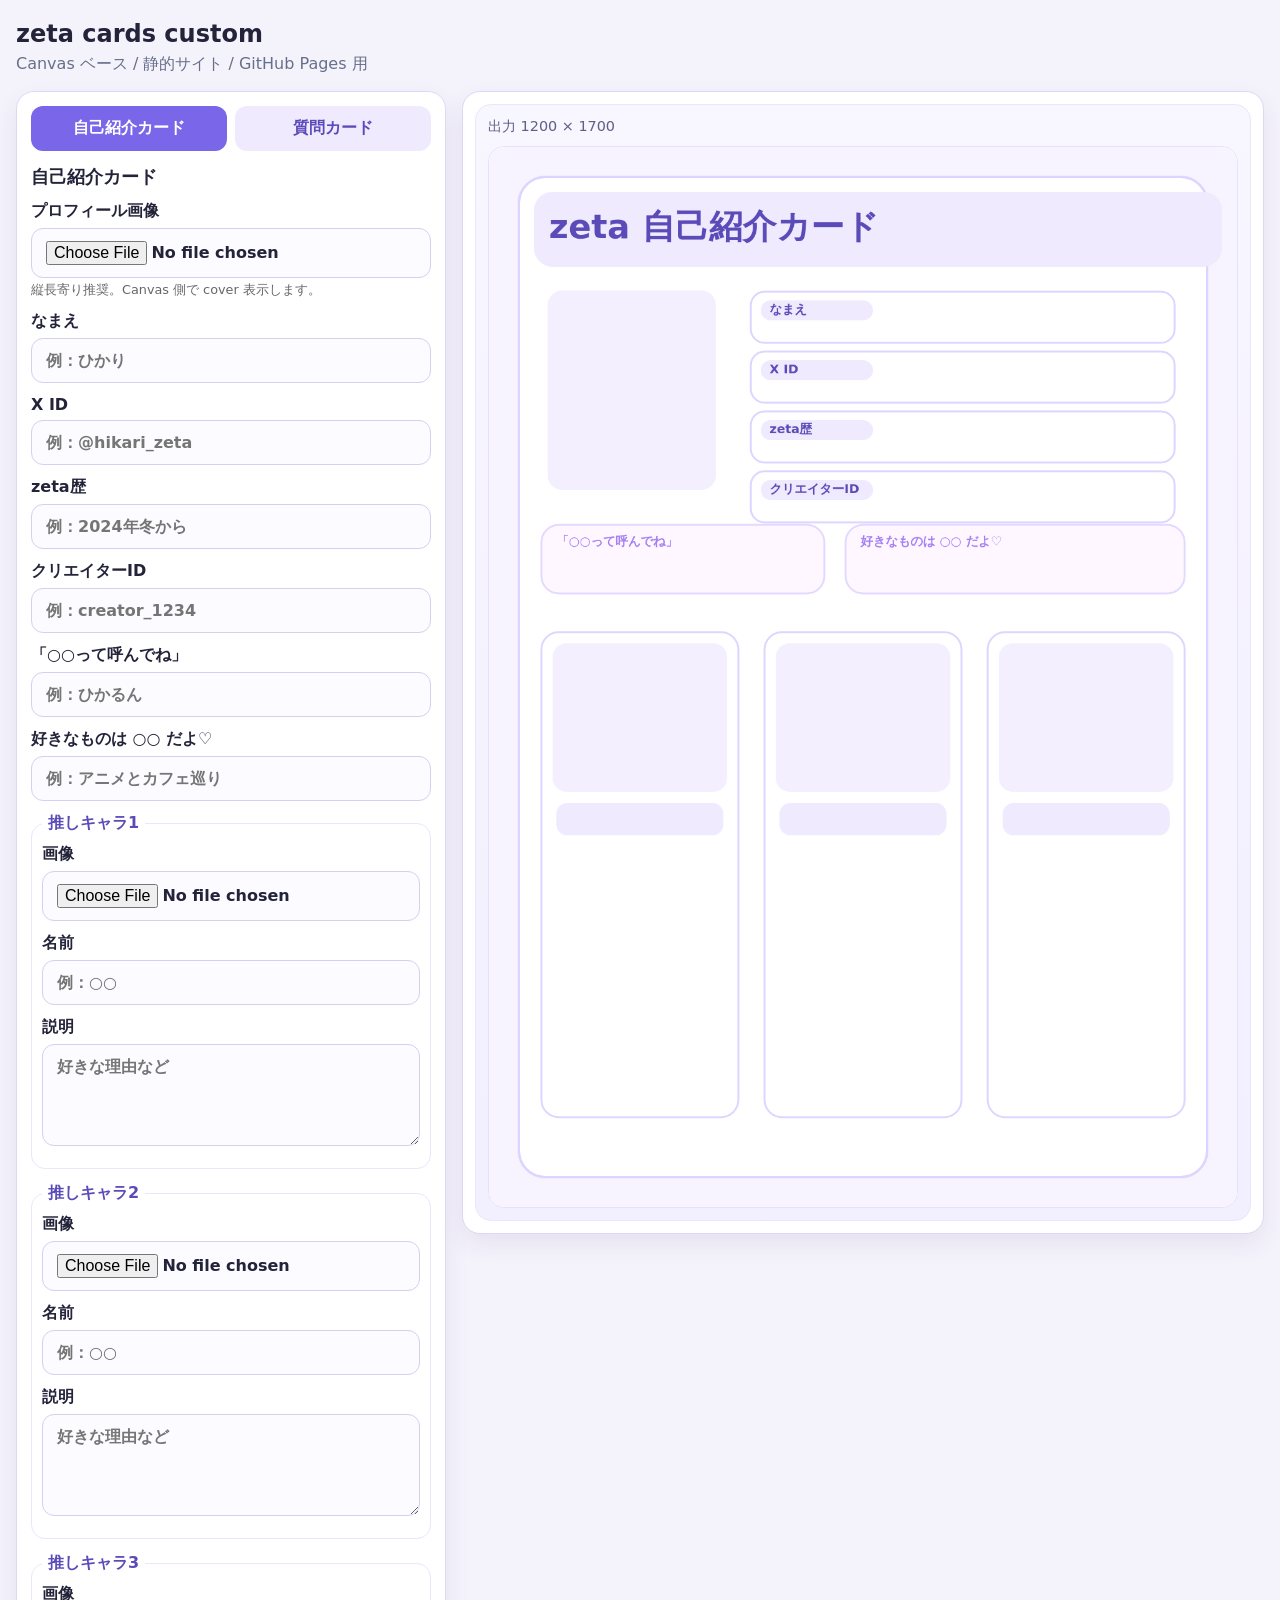
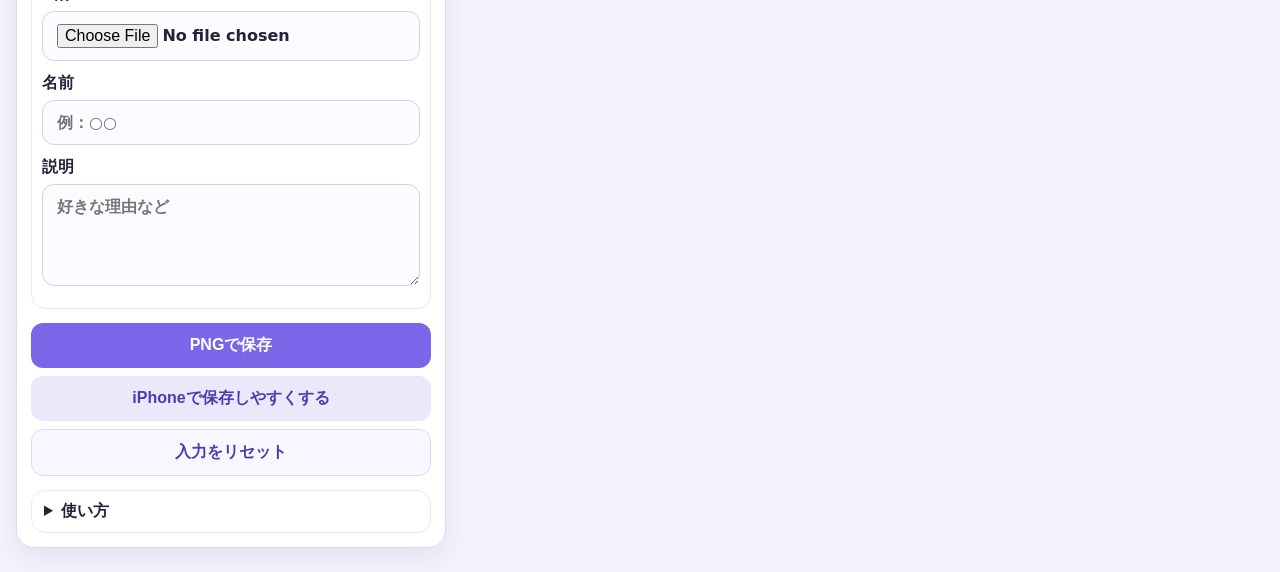
==== index.html @ 5d59f689 "Add canvas app files from zip" ====
<!doctype html>
<html lang="ja">
<head>
  <meta charset="utf-8">
  <meta name="viewport" content="width=device-width, initial-scale=1, viewport-fit=cover">
  <title>zeta cards custom</title>
  <meta name="description" content="Canvas ベースで再構築した zeta カードメーカー">
  <link rel="stylesheet" href="styles.css">
  <script defer src="app.js"></script>
</head>
<body>
  <header class="topbar">
    <div><h1>zeta cards custom</h1><p>Canvas ベース / 静的サイト / GitHub Pages 用</p></div>
  </header>
  <main class="layout">
    <section class="panel controls">
      <div class="segmented" role="tablist" aria-label="カード切り替え">
        <button class="tab is-active" data-template="profile" aria-selected="true" type="button">自己紹介カード</button>
        <button class="tab" data-template="question" aria-selected="false" type="button">質問カード</button>
      </div>
      <form id="profile-form" class="form-section">
        <h2>自己紹介カード</h2>
        <label>プロフィール画像<input type="file" accept="image/*" name="profileImage"><small>縦長寄り推奨。Canvas 側で cover 表示します。</small></label>
        <label>なまえ<input name="name" maxlength="24" placeholder="例：ひかり"></label>
        <label>X ID<input name="xId" maxlength="32" placeholder="例：@hikari_zeta"></label>
        <label>zeta歴<input name="zetaHistory" maxlength="28" placeholder="例：2024年冬から"></label>
        <label>クリエイターID<input name="creatorId" maxlength="28" placeholder="例：creator_1234"></label>
        <label>「○○って呼んでね」<input name="nickname" maxlength="18" placeholder="例：ひかるん"></label>
        <label>好きなものは ○○ だよ♡<input name="favoriteThing" maxlength="24" placeholder="例：アニメとカフェ巡り"></label>
        <div class="upload-grid">
          <fieldset><legend>推しキャラ1</legend><label>画像<input type="file" accept="image/*" name="oshi1Image"></label><label>名前<input name="oshi1Name" maxlength="22" placeholder="例：○○"></label><label>説明<textarea name="oshi1Desc" maxlength="180" rows="4" placeholder="好きな理由など"></textarea></label></fieldset>
          <fieldset><legend>推しキャラ2</legend><label>画像<input type="file" accept="image/*" name="oshi2Image"></label><label>名前<input name="oshi2Name" maxlength="22" placeholder="例：○○"></label><label>説明<textarea name="oshi2Desc" maxlength="180" rows="4" placeholder="好きな理由など"></textarea></label></fieldset>
          <fieldset><legend>推しキャラ3</legend><label>画像<input type="file" accept="image/*" name="oshi3Image"></label><label>名前<input name="oshi3Name" maxlength="22" placeholder="例：○○"></label><label>説明<textarea name="oshi3Desc" maxlength="180" rows="4" placeholder="好きな理由など"></textarea></label></fieldset>
        </div>
      </form>
      <form id="question-form" class="form-section hidden">
        <h2>質問カード</h2>
        <label>初めて話したキャラは？<input name="firstCharacter" maxlength="36" placeholder="例：○○ちゃん"></label>
        <label>zetaに欲しい新機能は？<textarea name="featureRequest" rows="3" maxlength="120" placeholder="例：検索強化、画像まとめ、通知改善"></textarea></label>
        <label>zetaを始めたきっかけ<textarea name="reasonStarted" rows="3" maxlength="120" placeholder="例：推しの投稿を追いやすそうだったから"></textarea></label>
        <label>運営に一言🥺<textarea name="messageToOps" rows="3" maxlength="120" placeholder="例：いつもありがとうございます！"></textarea></label>
        <label>FREE SPACE<textarea name="freeSpace" rows="8" maxlength="500" placeholder="自由記入。感想、推し語り、告知など"></textarea></label>
      </form>
      <div class="actions">
        <button id="download-btn" type="button">PNGで保存</button>
        <button id="ios-btn" type="button" class="secondary">iPhoneで保存しやすくする</button>
        <button id="reset-btn" type="button" class="ghost">入力をリセット</button>
      </div>
      <details class="notes"><summary>使い方</summary><ol><li>フォームに入力すると Canvas プレビューへ即反映</li><li>PNGで保存は PC / Android 向け</li><li>iPhone は「iPhoneで保存しやすくする」で下に PNG を出し、長押し保存</li></ol></details>
    </section>
    <section class="panel preview-panel">
      <div class="preview-card-shell">
        <div class="preview-toolbar"><span id="preview-size-label">出力 1200 × 1700</span></div>
        <div class="canvas-wrap"><canvas id="preview-canvas" width="1200" height="1700" aria-label="カードプレビュー"></canvas></div>
      </div>
      <section id="ios-save-area" class="ios-save-area hidden" aria-live="polite"><h3>iPhone 保存用画像</h3><p>下の画像を長押しして「写真に保存」を選んでください。</p><img id="ios-save-image" alt="保存用PNG"></section>
    </section>
  </main>
</body></html>
---- styles.css ----
:root{--bg:#f4f2fb;--panel:#fff;--line:#ddd8f4;--text:#23233a;--muted:#66708a;--accent:#7a66e8}*{box-sizing:border-box}html,body{margin:0;padding:0;background:var(--bg);color:var(--text);font-family:system-ui,-apple-system,BlinkMacSystemFont,"Hiragino Sans","Yu Gothic",sans-serif;-webkit-text-size-adjust:100%;text-size-adjust:100%}body{min-height:100vh}.topbar{padding:20px 16px 8px}.topbar h1{margin:0;font-size:1.5rem}.topbar p{margin:6px 0 0;color:var(--muted)}.layout{display:grid;grid-template-columns:minmax(300px,430px) minmax(300px,1fr);gap:16px;padding:8px 16px 24px;align-items:start}.panel{background:var(--panel);border:1px solid var(--line);border-radius:18px;box-shadow:0 10px 25px rgba(66,57,111,.08)}.controls{padding:14px;position:sticky;top:8px}.segmented{display:grid;grid-template-columns:1fr 1fr;gap:8px;margin-bottom:14px}.tab,.actions button{border:0;border-radius:12px;padding:12px 14px;font-size:1rem;font-weight:700}.tab{background:#efeafd;color:#5a4bb8}.tab.is-active,.actions button:not(.secondary):not(.ghost){background:var(--accent);color:#fff}.form-section h2{font-size:1.1rem;margin:8px 0 12px}label,fieldset{display:block;font-weight:700}label{margin-bottom:12px}fieldset{margin:0 0 14px;border:1px solid #ebe6fb;border-radius:14px;padding:10px}legend{padding:0 6px;color:#5a4bb8}input,textarea{width:100%;display:block;margin-top:6px;border:1px solid #d5d0ef;border-radius:12px;padding:12px 14px;font:inherit;background:#fcfbff}textarea{resize:vertical}small{display:block;margin-top:4px;font-size:.8rem;color:#666;font-weight:400}.actions{display:grid;grid-template-columns:1fr;gap:8px;margin-top:6px}.actions .secondary{background:#ece8fb;color:#4b3db1}.actions .ghost{background:#f8f7ff;color:#4b3db1;border:1px solid #ddd8f4}.notes{margin-top:14px;padding:10px 12px;border:1px solid #ebe6fb;border-radius:14px}.notes summary{cursor:pointer;font-weight:700}.preview-panel{padding:12px}.preview-card-shell{padding:12px;background:linear-gradient(180deg,#f8f6ff 0%,#f2efff 100%);border:1px solid #ebe6fb;border-radius:16px}.preview-toolbar{display:flex;justify-content:space-between;align-items:center;margin-bottom:10px;color:#5e6186;font-size:.9rem}.canvas-wrap{width:100%;overflow:auto;border-radius:16px;background:#fff;border:1px solid #e7e2fb}#preview-canvas{width:100%;height:auto;display:block;background:#fff;border-radius:16px}.ios-save-area{margin-top:16px;padding:12px;border:1px solid #ebe6fb;border-radius:16px;background:#fcfbff}.ios-save-area h3{margin:0 0 8px;font-size:1rem}.ios-save-area p{margin:0 0 10px;color:#5e6186}.ios-save-area img{width:100%;display:block;border-radius:16px;border:1px solid #e7e2fb}.hidden{display:none}@media (max-width:920px){.layout{grid-template-columns:1fr}.controls{position:static}}
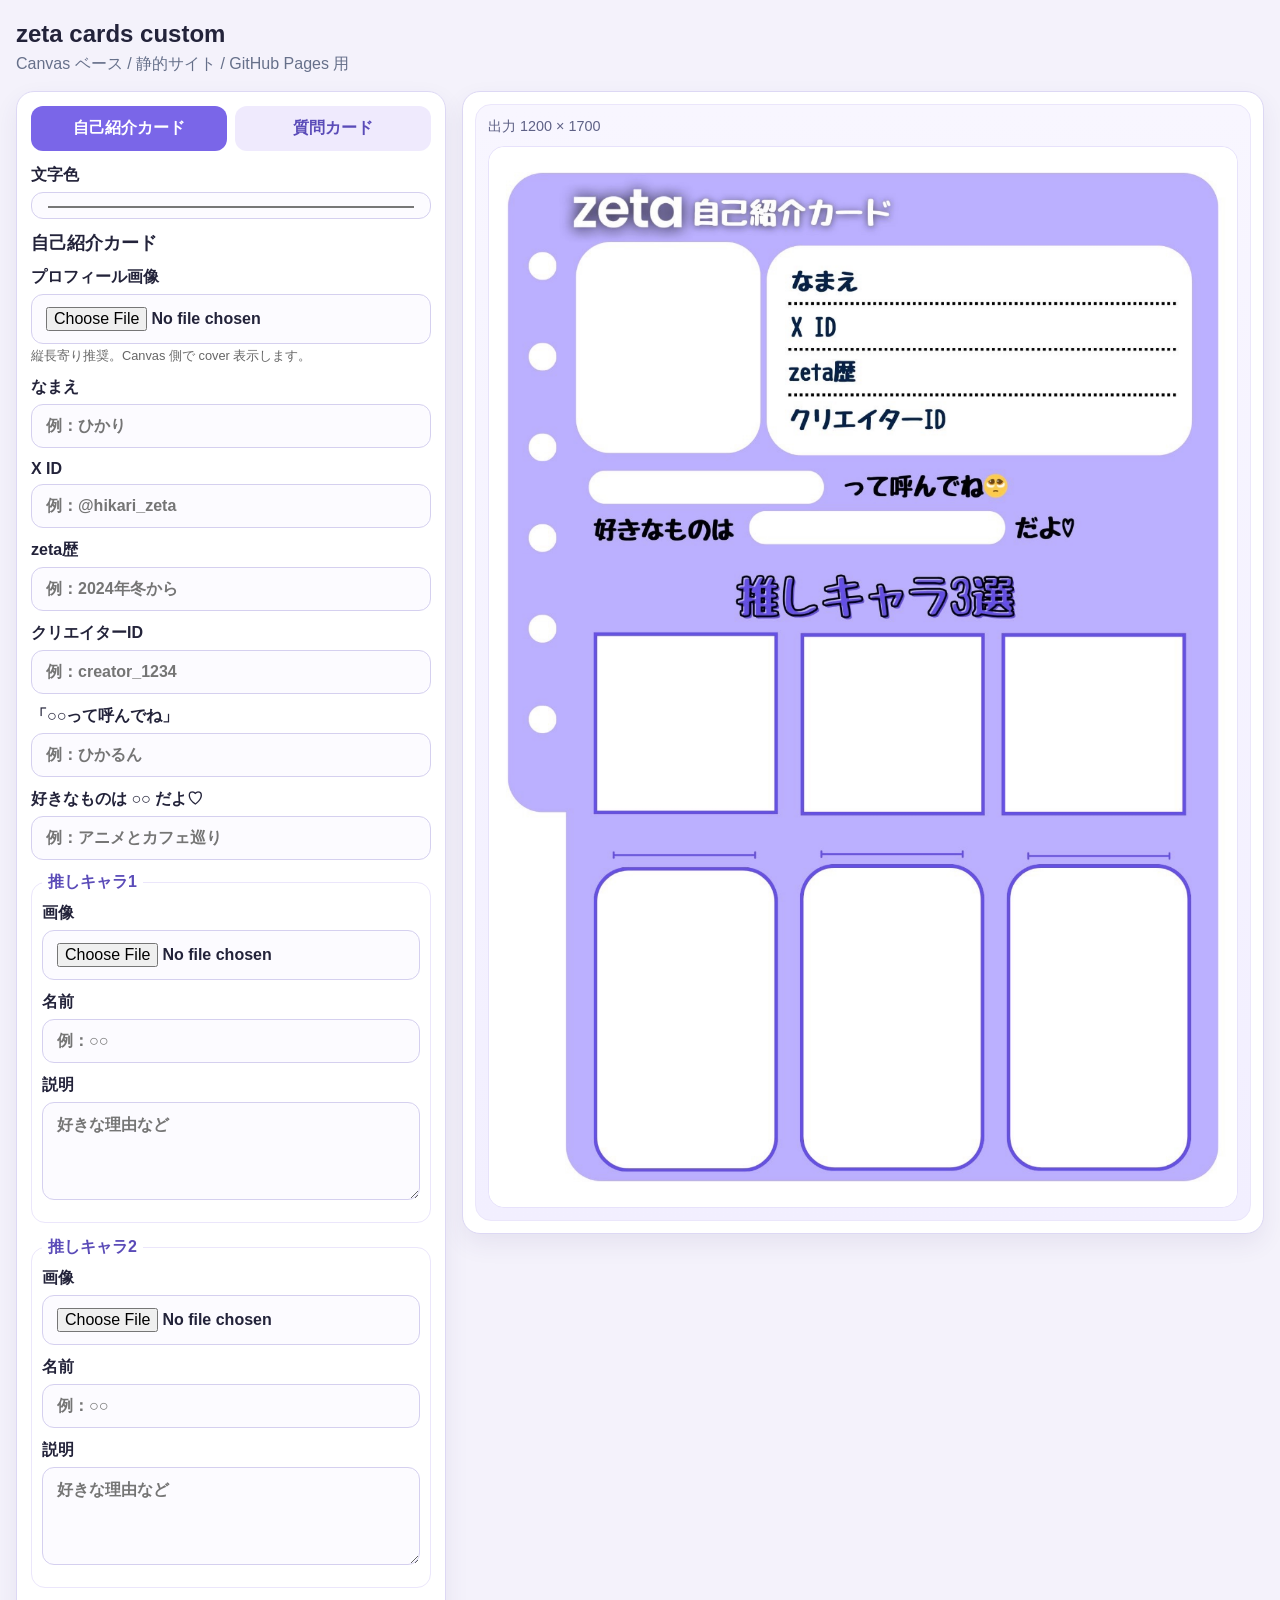
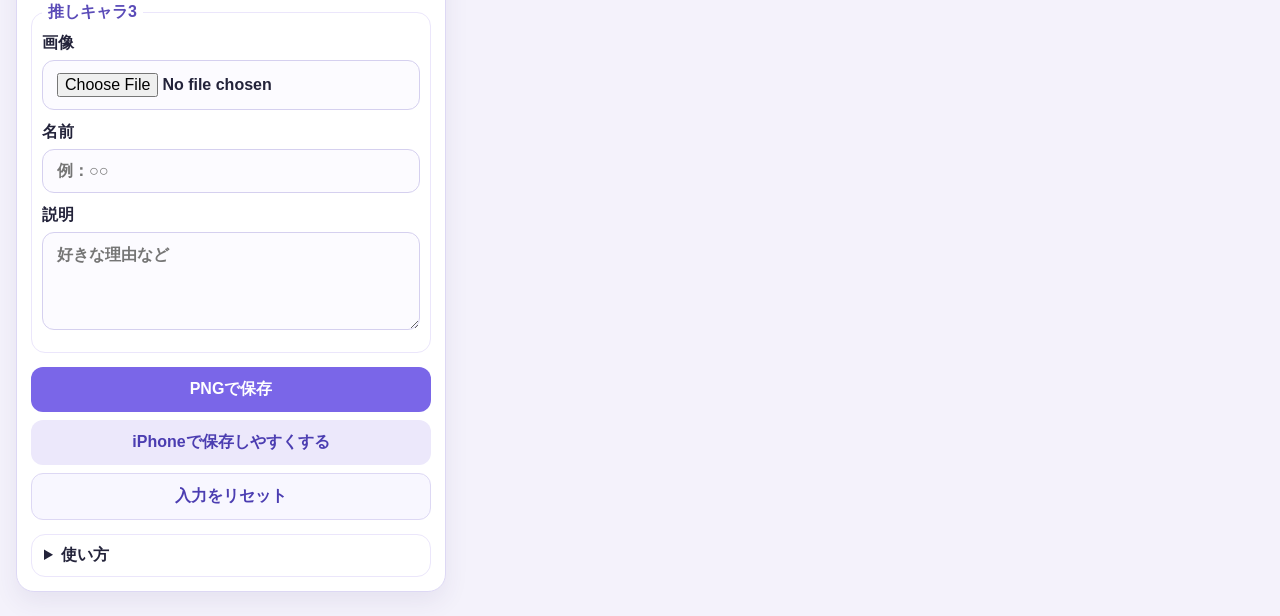
==== commit d956a81c: "Add font color picker and apply selected color to card text" ====
--- a/index.html
+++ b/index.html
@@ -18,6 +18,7 @@
         <button class="tab is-active" data-template="profile" aria-selected="true" type="button">自己紹介カード</button>
         <button class="tab" data-template="question" aria-selected="false" type="button">質問カード</button>
       </div>
+      <label>文字色<input id="font-color-input" type="color" value="#23233a"></label>
       <form id="profile-form" class="form-section">
         <h2>自己紹介カード</h2>
         <label>プロフィール画像<input type="file" accept="image/*" name="profileImage"><small>縦長寄り推奨。Canvas 側で cover 表示します。</small></label>
--- a/styles.css
+++ b/styles.css
@@ -1 +1 @@
-:root{--bg:#f4f2fb;--panel:#fff;--line:#ddd8f4;--text:#23233a;--muted:#66708a;--accent:#7a66e8}*{box-sizing:border-box}html,body{margin:0;padding:0;background:var(--bg);color:var(--text);font-family:system-ui,-apple-system,BlinkMacSystemFont,"Hiragino Sans","Yu Gothic",sans-serif;-webkit-text-size-adjust:100%;text-size-adjust:100%}body{min-height:100vh}.topbar{padding:20px 16px 8px}.topbar h1{margin:0;font-size:1.5rem}.topbar p{margin:6px 0 0;color:var(--muted)}.layout{display:grid;grid-template-columns:minmax(300px,430px) minmax(300px,1fr);gap:16px;padding:8px 16px 24px;align-items:start}.panel{background:var(--panel);border:1px solid var(--line);border-radius:18px;box-shadow:0 10px 25px rgba(66,57,111,.08)}.controls{padding:14px;position:sticky;top:8px}.segmented{display:grid;grid-template-columns:1fr 1fr;gap:8px;margin-bottom:14px}.tab,.actions button{border:0;border-radius:12px;padding:12px 14px;font-size:1rem;font-weight:700}.tab{background:#efeafd;color:#5a4bb8}.tab.is-active,.actions button:not(.secondary):not(.ghost){background:var(--accent);color:#fff}.form-section h2{font-size:1.1rem;margin:8px 0 12px}label,fieldset{display:block;font-weight:700}label{margin-bottom:12px}fieldset{margin:0 0 14px;border:1px solid #ebe6fb;border-radius:14px;padding:10px}legend{padding:0 6px;color:#5a4bb8}input,textarea{width:100%;display:block;margin-top:6px;border:1px solid #d5d0ef;border-radius:12px;padding:12px 14px;font:inherit;background:#fcfbff}textarea{resize:vertical}small{display:block;margin-top:4px;font-size:.8rem;color:#666;font-weight:400}.actions{display:grid;grid-template-columns:1fr;gap:8px;margin-top:6px}.actions .secondary{background:#ece8fb;color:#4b3db1}.actions .ghost{background:#f8f7ff;color:#4b3db1;border:1px solid #ddd8f4}.notes{margin-top:14px;padding:10px 12px;border:1px solid #ebe6fb;border-radius:14px}.notes summary{cursor:pointer;font-weight:700}.preview-panel{padding:12px}.preview-card-shell{padding:12px;background:linear-gradient(180deg,#f8f6ff 0%,#f2efff 100%);border:1px solid #ebe6fb;border-radius:16px}.preview-toolbar{display:flex;justify-content:space-between;align-items:center;margin-bottom:10px;color:#5e6186;font-size:.9rem}.canvas-wrap{width:100%;overflow:auto;border-radius:16px;background:#fff;border:1px solid #e7e2fb}#preview-canvas{width:100%;height:auto;display:block;background:#fff;border-radius:16px}.ios-save-area{margin-top:16px;padding:12px;border:1px solid #ebe6fb;border-radius:16px;background:#fcfbff}.ios-save-area h3{margin:0 0 8px;font-size:1rem}.ios-save-area p{margin:0 0 10px;color:#5e6186}.ios-save-area img{width:100%;display:block;border-radius:16px;border:1px solid #e7e2fb}.hidden{display:none}@media (max-width:920px){.layout{grid-template-columns:1fr}.controls{position:static}}+:root{--bg:#f4f2fb;--panel:#fff;--line:#ddd8f4;--text:#23233a;--muted:#66708a;--accent:#7a66e8}*{box-sizing:border-box}html,body{margin:0;padding:0;background:var(--bg);color:var(--text);font-family:"Hiragino Maru Gothic ProN","Hiragino Maru Gothic Pro","Yu Gothic","Hiragino Sans",sans-serif;-webkit-text-size-adjust:100%;text-size-adjust:100%}body{min-height:100vh}.topbar{padding:20px 16px 8px}.topbar h1{margin:0;font-size:1.5rem}.topbar p{margin:6px 0 0;color:var(--muted)}.layout{display:grid;grid-template-columns:minmax(300px,430px) minmax(300px,1fr);gap:16px;padding:8px 16px 24px;align-items:start}.panel{background:var(--panel);border:1px solid var(--line);border-radius:18px;box-shadow:0 10px 25px rgba(66,57,111,.08)}.controls{padding:14px;position:sticky;top:8px}.segmented{display:grid;grid-template-columns:1fr 1fr;gap:8px;margin-bottom:14px}.tab,.actions button{border:0;border-radius:12px;padding:12px 14px;font-size:1rem;font-weight:700}.tab{background:#efeafd;color:#5a4bb8}.tab.is-active,.actions button:not(.secondary):not(.ghost){background:var(--accent);color:#fff}.form-section h2{font-size:1.1rem;margin:8px 0 12px}label,fieldset{display:block;font-weight:700}label{margin-bottom:12px}fieldset{margin:0 0 14px;border:1px solid #ebe6fb;border-radius:14px;padding:10px}legend{padding:0 6px;color:#5a4bb8}input,textarea{width:100%;display:block;margin-top:6px;border:1px solid #d5d0ef;border-radius:12px;padding:12px 14px;font:inherit;background:#fcfbff}textarea{resize:vertical}small{display:block;margin-top:4px;font-size:.8rem;color:#666;font-weight:400}.actions{display:grid;grid-template-columns:1fr;gap:8px;margin-top:6px}.actions .secondary{background:#ece8fb;color:#4b3db1}.actions .ghost{background:#f8f7ff;color:#4b3db1;border:1px solid #ddd8f4}.notes{margin-top:14px;padding:10px 12px;border:1px solid #ebe6fb;border-radius:14px}.notes summary{cursor:pointer;font-weight:700}.preview-panel{padding:12px}.preview-card-shell{padding:12px;background:linear-gradient(180deg,#f8f6ff 0%,#f2efff 100%);border:1px solid #ebe6fb;border-radius:16px}.preview-toolbar{display:flex;justify-content:space-between;align-items:center;margin-bottom:10px;color:#5e6186;font-size:.9rem}.canvas-wrap{width:100%;overflow:auto;border-radius:16px;background:#fff;border:1px solid #e7e2fb}#preview-canvas{width:100%;height:auto;display:block;background:#fff;border-radius:16px}.ios-save-area{margin-top:16px;padding:12px;border:1px solid #ebe6fb;border-radius:16px;background:#fcfbff}.ios-save-area h3{margin:0 0 8px;font-size:1rem}.ios-save-area p{margin:0 0 10px;color:#5e6186}.ios-save-area img{width:100%;display:block;border-radius:16px;border:1px solid #e7e2fb}.hidden{display:none}@media (max-width:920px){.layout{grid-template-columns:1fr}.controls{position:static}}
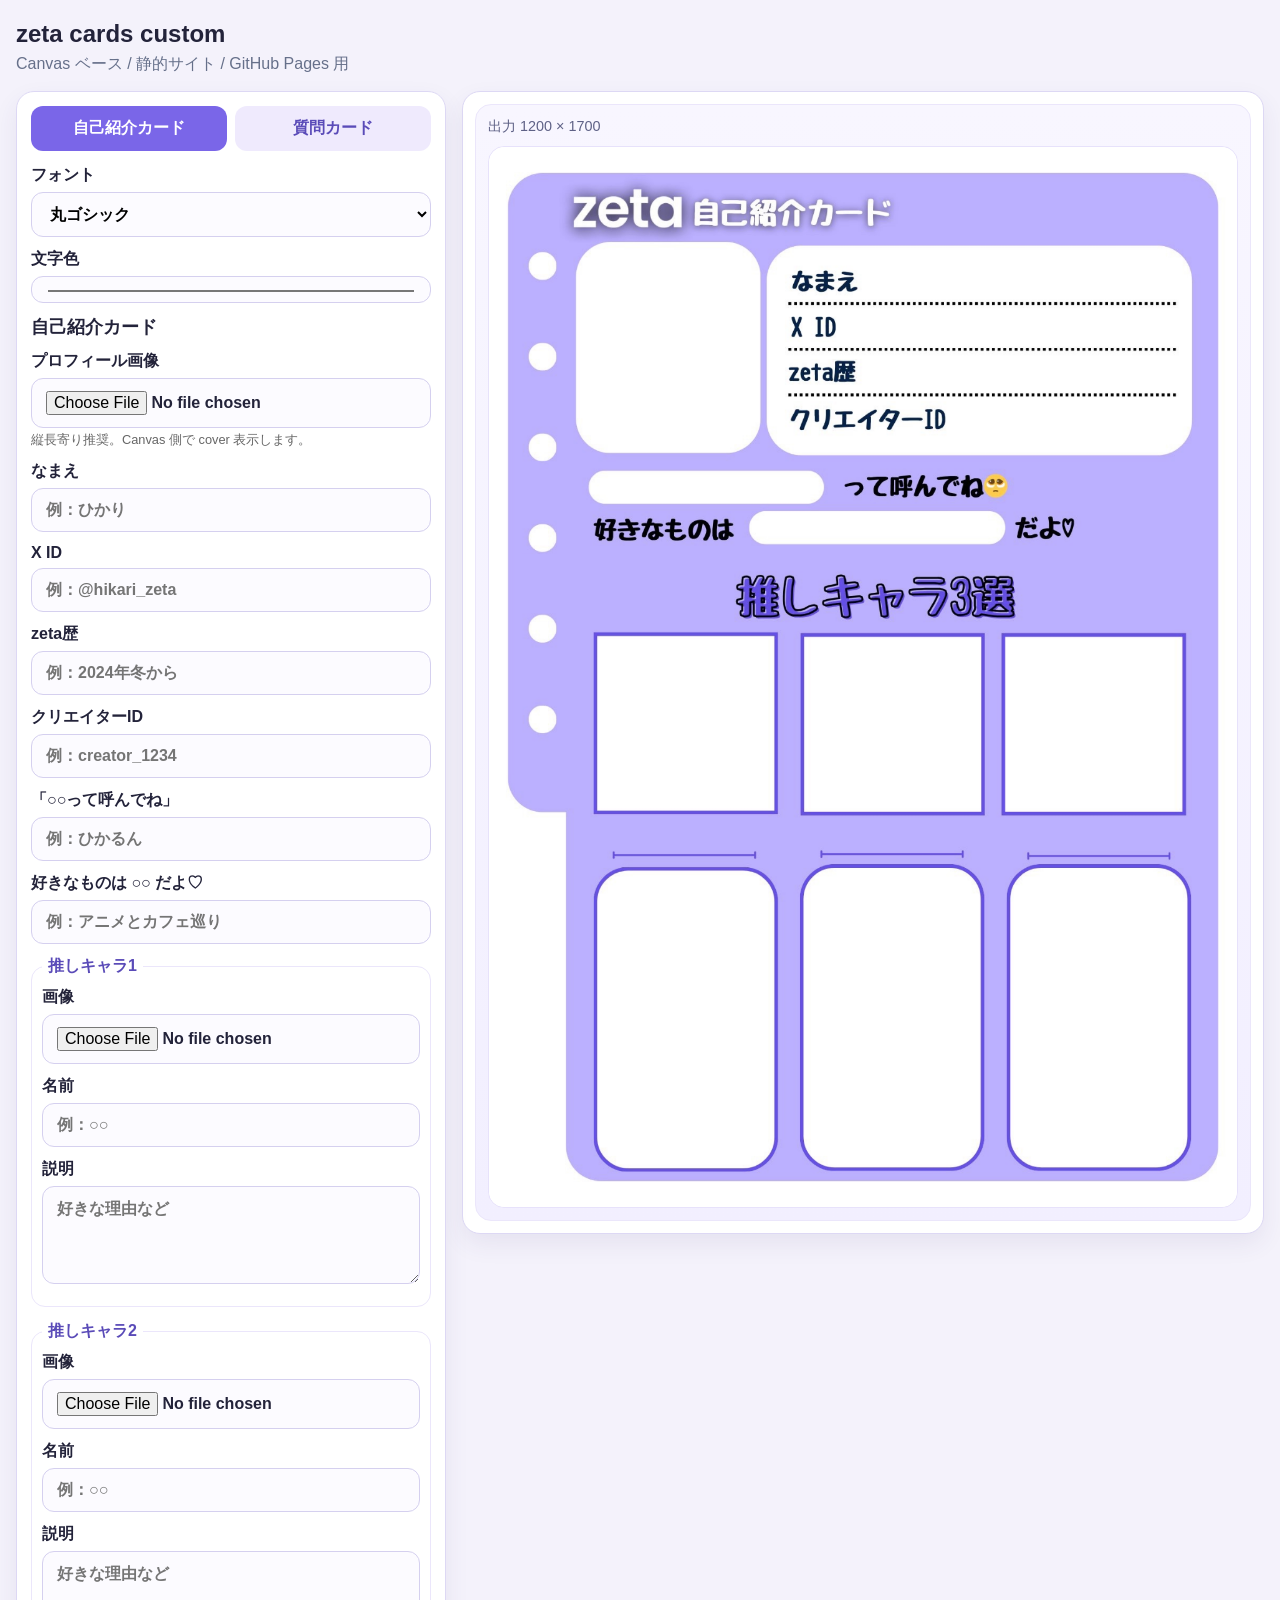
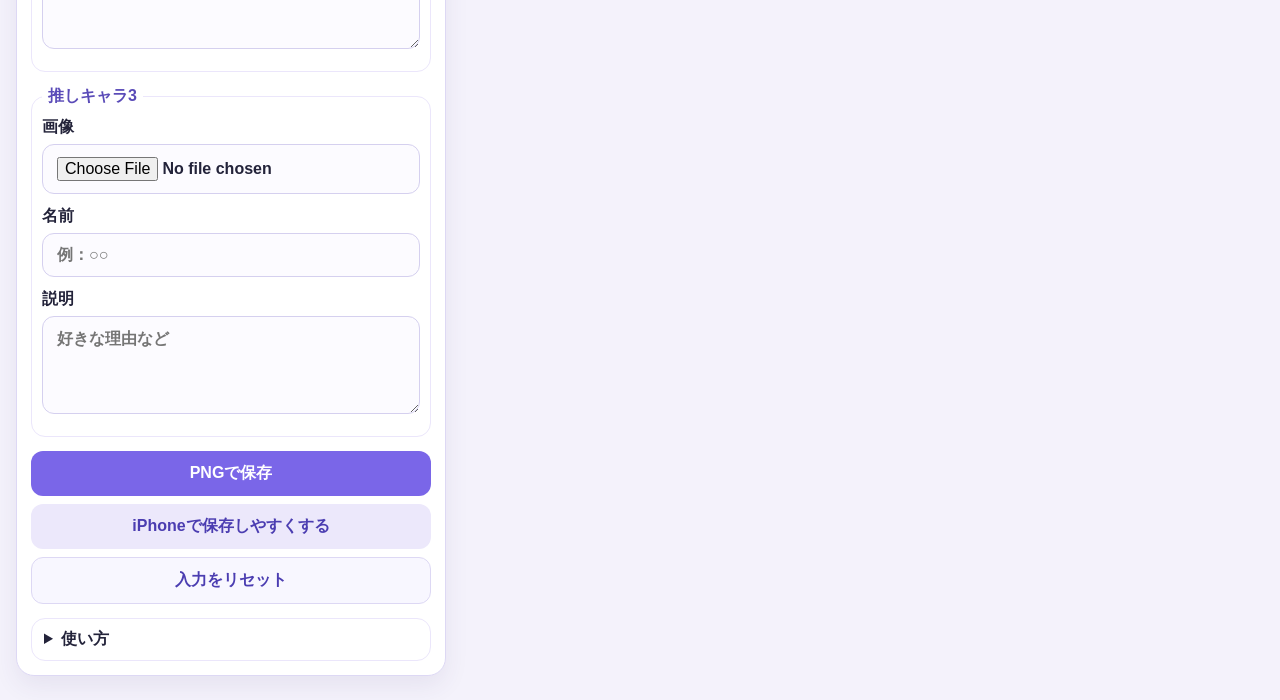
==== commit 2b147c8e: "Add font family selector for card text" ====
--- a/index.html
+++ b/index.html
@@ -18,6 +18,13 @@
         <button class="tab is-active" data-template="profile" aria-selected="true" type="button">自己紹介カード</button>
         <button class="tab" data-template="question" aria-selected="false" type="button">質問カード</button>
       </div>
+      <label>フォント
+        <select id="font-family-select">
+          <option value="maru">丸ゴシック</option>
+          <option value="gothic">ゴシック</option>
+          <option value="mincho">明朝</option>
+        </select>
+      </label>
       <label>文字色<input id="font-color-input" type="color" value="#23233a"></label>
       <form id="profile-form" class="form-section">
         <h2>自己紹介カード</h2>
--- a/styles.css
+++ b/styles.css
@@ -1 +1 @@
-:root{--bg:#f4f2fb;--panel:#fff;--line:#ddd8f4;--text:#23233a;--muted:#66708a;--accent:#7a66e8}*{box-sizing:border-box}html,body{margin:0;padding:0;background:var(--bg);color:var(--text);font-family:"Hiragino Maru Gothic ProN","Hiragino Maru Gothic Pro","Yu Gothic","Hiragino Sans",sans-serif;-webkit-text-size-adjust:100%;text-size-adjust:100%}body{min-height:100vh}.topbar{padding:20px 16px 8px}.topbar h1{margin:0;font-size:1.5rem}.topbar p{margin:6px 0 0;color:var(--muted)}.layout{display:grid;grid-template-columns:minmax(300px,430px) minmax(300px,1fr);gap:16px;padding:8px 16px 24px;align-items:start}.panel{background:var(--panel);border:1px solid var(--line);border-radius:18px;box-shadow:0 10px 25px rgba(66,57,111,.08)}.controls{padding:14px;position:sticky;top:8px}.segmented{display:grid;grid-template-columns:1fr 1fr;gap:8px;margin-bottom:14px}.tab,.actions button{border:0;border-radius:12px;padding:12px 14px;font-size:1rem;font-weight:700}.tab{background:#efeafd;color:#5a4bb8}.tab.is-active,.actions button:not(.secondary):not(.ghost){background:var(--accent);color:#fff}.form-section h2{font-size:1.1rem;margin:8px 0 12px}label,fieldset{display:block;font-weight:700}label{margin-bottom:12px}fieldset{margin:0 0 14px;border:1px solid #ebe6fb;border-radius:14px;padding:10px}legend{padding:0 6px;color:#5a4bb8}input,textarea{width:100%;display:block;margin-top:6px;border:1px solid #d5d0ef;border-radius:12px;padding:12px 14px;font:inherit;background:#fcfbff}textarea{resize:vertical}small{display:block;margin-top:4px;font-size:.8rem;color:#666;font-weight:400}.actions{display:grid;grid-template-columns:1fr;gap:8px;margin-top:6px}.actions .secondary{background:#ece8fb;color:#4b3db1}.actions .ghost{background:#f8f7ff;color:#4b3db1;border:1px solid #ddd8f4}.notes{margin-top:14px;padding:10px 12px;border:1px solid #ebe6fb;border-radius:14px}.notes summary{cursor:pointer;font-weight:700}.preview-panel{padding:12px}.preview-card-shell{padding:12px;background:linear-gradient(180deg,#f8f6ff 0%,#f2efff 100%);border:1px solid #ebe6fb;border-radius:16px}.preview-toolbar{display:flex;justify-content:space-between;align-items:center;margin-bottom:10px;color:#5e6186;font-size:.9rem}.canvas-wrap{width:100%;overflow:auto;border-radius:16px;background:#fff;border:1px solid #e7e2fb}#preview-canvas{width:100%;height:auto;display:block;background:#fff;border-radius:16px}.ios-save-area{margin-top:16px;padding:12px;border:1px solid #ebe6fb;border-radius:16px;background:#fcfbff}.ios-save-area h3{margin:0 0 8px;font-size:1rem}.ios-save-area p{margin:0 0 10px;color:#5e6186}.ios-save-area img{width:100%;display:block;border-radius:16px;border:1px solid #e7e2fb}.hidden{display:none}@media (max-width:920px){.layout{grid-template-columns:1fr}.controls{position:static}}
+:root{--bg:#f4f2fb;--panel:#fff;--line:#ddd8f4;--text:#23233a;--muted:#66708a;--accent:#7a66e8}*{box-sizing:border-box}html,body{margin:0;padding:0;background:var(--bg);color:var(--text);font-family:"Hiragino Maru Gothic ProN","Hiragino Maru Gothic Pro","Yu Gothic","Hiragino Sans",sans-serif;-webkit-text-size-adjust:100%;text-size-adjust:100%}body{min-height:100vh}.topbar{padding:20px 16px 8px}.topbar h1{margin:0;font-size:1.5rem}.topbar p{margin:6px 0 0;color:var(--muted)}.layout{display:grid;grid-template-columns:minmax(300px,430px) minmax(300px,1fr);gap:16px;padding:8px 16px 24px;align-items:start}.panel{background:var(--panel);border:1px solid var(--line);border-radius:18px;box-shadow:0 10px 25px rgba(66,57,111,.08)}.controls{padding:14px;position:sticky;top:8px}.segmented{display:grid;grid-template-columns:1fr 1fr;gap:8px;margin-bottom:14px}.tab,.actions button{border:0;border-radius:12px;padding:12px 14px;font-size:1rem;font-weight:700}.tab{background:#efeafd;color:#5a4bb8}.tab.is-active,.actions button:not(.secondary):not(.ghost){background:var(--accent);color:#fff}.form-section h2{font-size:1.1rem;margin:8px 0 12px}label,fieldset{display:block;font-weight:700}label{margin-bottom:12px}fieldset{margin:0 0 14px;border:1px solid #ebe6fb;border-radius:14px;padding:10px}legend{padding:0 6px;color:#5a4bb8}input,textarea,select{width:100%;display:block;margin-top:6px;border:1px solid #d5d0ef;border-radius:12px;padding:12px 14px;font:inherit;background:#fcfbff}textarea{resize:vertical}small{display:block;margin-top:4px;font-size:.8rem;color:#666;font-weight:400}.actions{display:grid;grid-template-columns:1fr;gap:8px;margin-top:6px}.actions .secondary{background:#ece8fb;color:#4b3db1}.actions .ghost{background:#f8f7ff;color:#4b3db1;border:1px solid #ddd8f4}.notes{margin-top:14px;padding:10px 12px;border:1px solid #ebe6fb;border-radius:14px}.notes summary{cursor:pointer;font-weight:700}.preview-panel{padding:12px}.preview-card-shell{padding:12px;background:linear-gradient(180deg,#f8f6ff 0%,#f2efff 100%);border:1px solid #ebe6fb;border-radius:16px}.preview-toolbar{display:flex;justify-content:space-between;align-items:center;margin-bottom:10px;color:#5e6186;font-size:.9rem}.canvas-wrap{width:100%;overflow:auto;border-radius:16px;background:#fff;border:1px solid #e7e2fb}#preview-canvas{width:100%;height:auto;display:block;background:#fff;border-radius:16px}.ios-save-area{margin-top:16px;padding:12px;border:1px solid #ebe6fb;border-radius:16px;background:#fcfbff}.ios-save-area h3{margin:0 0 8px;font-size:1rem}.ios-save-area p{margin:0 0 10px;color:#5e6186}.ios-save-area img{width:100%;display:block;border-radius:16px;border:1px solid #e7e2fb}.hidden{display:none}@media (max-width:920px){.layout{grid-template-columns:1fr}.controls{position:static}}
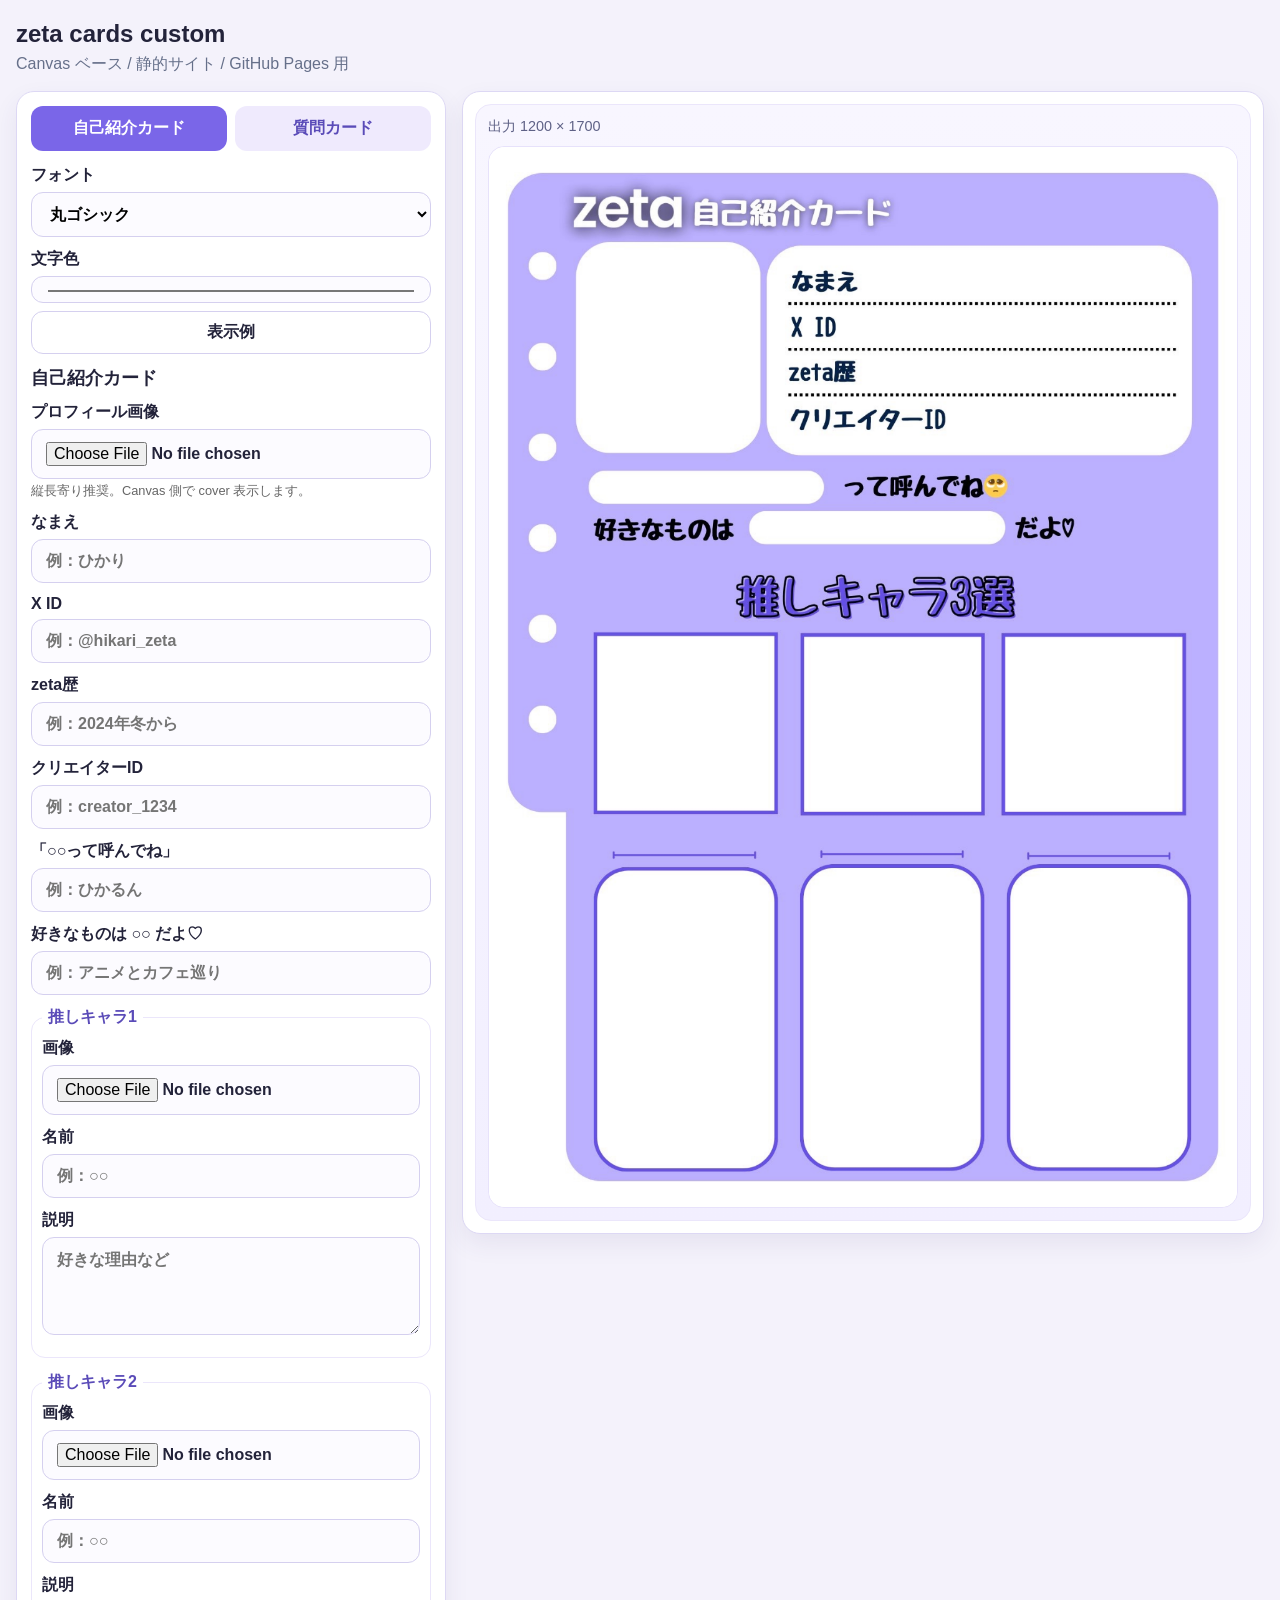
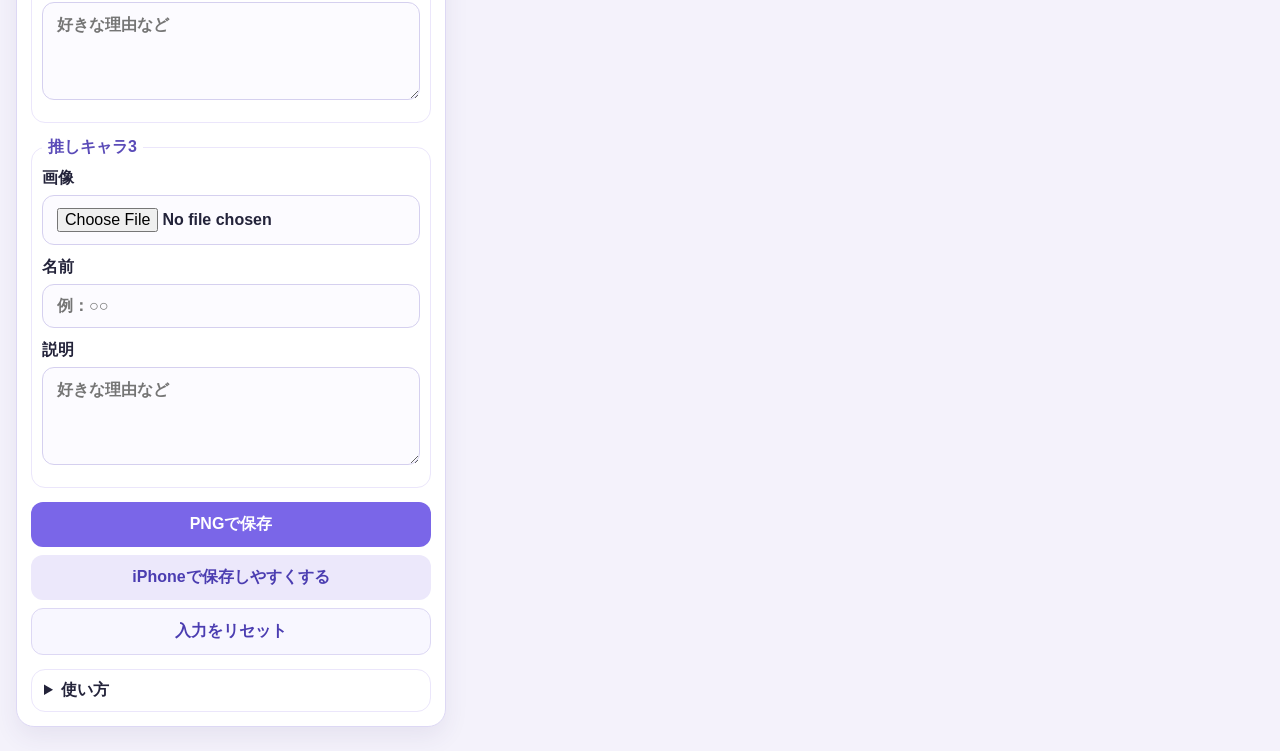
==== commit 14a4f2d1: "Show live color preview text in font color control" ====
--- a/index.html
+++ b/index.html
@@ -25,7 +25,10 @@
           <option value="mincho">明朝</option>
         </select>
       </label>
-      <label>文字色<input id="font-color-input" type="color" value="#23233a"></label>
+      <label>文字色
+        <input id="font-color-input" type="color" value="#23233a">
+        <div id="font-color-preview" class="font-color-preview">表示例</div>
+      </label>
       <form id="profile-form" class="form-section">
         <h2>自己紹介カード</h2>
         <label>プロフィール画像<input type="file" accept="image/*" name="profileImage"><small>縦長寄り推奨。Canvas 側で cover 表示します。</small></label>
--- a/styles.css
+++ b/styles.css
@@ -1 +1 @@
-:root{--bg:#f4f2fb;--panel:#fff;--line:#ddd8f4;--text:#23233a;--muted:#66708a;--accent:#7a66e8}*{box-sizing:border-box}html,body{margin:0;padding:0;background:var(--bg);color:var(--text);font-family:"Hiragino Maru Gothic ProN","Hiragino Maru Gothic Pro","Yu Gothic","Hiragino Sans",sans-serif;-webkit-text-size-adjust:100%;text-size-adjust:100%}body{min-height:100vh}.topbar{padding:20px 16px 8px}.topbar h1{margin:0;font-size:1.5rem}.topbar p{margin:6px 0 0;color:var(--muted)}.layout{display:grid;grid-template-columns:minmax(300px,430px) minmax(300px,1fr);gap:16px;padding:8px 16px 24px;align-items:start}.panel{background:var(--panel);border:1px solid var(--line);border-radius:18px;box-shadow:0 10px 25px rgba(66,57,111,.08)}.controls{padding:14px;position:sticky;top:8px}.segmented{display:grid;grid-template-columns:1fr 1fr;gap:8px;margin-bottom:14px}.tab,.actions button{border:0;border-radius:12px;padding:12px 14px;font-size:1rem;font-weight:700}.tab{background:#efeafd;color:#5a4bb8}.tab.is-active,.actions button:not(.secondary):not(.ghost){background:var(--accent);color:#fff}.form-section h2{font-size:1.1rem;margin:8px 0 12px}label,fieldset{display:block;font-weight:700}label{margin-bottom:12px}fieldset{margin:0 0 14px;border:1px solid #ebe6fb;border-radius:14px;padding:10px}legend{padding:0 6px;color:#5a4bb8}input,textarea,select{width:100%;display:block;margin-top:6px;border:1px solid #d5d0ef;border-radius:12px;padding:12px 14px;font:inherit;background:#fcfbff}textarea{resize:vertical}small{display:block;margin-top:4px;font-size:.8rem;color:#666;font-weight:400}.actions{display:grid;grid-template-columns:1fr;gap:8px;margin-top:6px}.actions .secondary{background:#ece8fb;color:#4b3db1}.actions .ghost{background:#f8f7ff;color:#4b3db1;border:1px solid #ddd8f4}.notes{margin-top:14px;padding:10px 12px;border:1px solid #ebe6fb;border-radius:14px}.notes summary{cursor:pointer;font-weight:700}.preview-panel{padding:12px}.preview-card-shell{padding:12px;background:linear-gradient(180deg,#f8f6ff 0%,#f2efff 100%);border:1px solid #ebe6fb;border-radius:16px}.preview-toolbar{display:flex;justify-content:space-between;align-items:center;margin-bottom:10px;color:#5e6186;font-size:.9rem}.canvas-wrap{width:100%;overflow:auto;border-radius:16px;background:#fff;border:1px solid #e7e2fb}#preview-canvas{width:100%;height:auto;display:block;background:#fff;border-radius:16px}.ios-save-area{margin-top:16px;padding:12px;border:1px solid #ebe6fb;border-radius:16px;background:#fcfbff}.ios-save-area h3{margin:0 0 8px;font-size:1rem}.ios-save-area p{margin:0 0 10px;color:#5e6186}.ios-save-area img{width:100%;display:block;border-radius:16px;border:1px solid #e7e2fb}.hidden{display:none}@media (max-width:920px){.layout{grid-template-columns:1fr}.controls{position:static}}
+:root{--bg:#f4f2fb;--panel:#fff;--line:#ddd8f4;--text:#23233a;--muted:#66708a;--accent:#7a66e8}*{box-sizing:border-box}html,body{margin:0;padding:0;background:var(--bg);color:var(--text);font-family:"Hiragino Maru Gothic ProN","Hiragino Maru Gothic Pro","Yu Gothic","Hiragino Sans",sans-serif;-webkit-text-size-adjust:100%;text-size-adjust:100%}body{min-height:100vh}.topbar{padding:20px 16px 8px}.topbar h1{margin:0;font-size:1.5rem}.topbar p{margin:6px 0 0;color:var(--muted)}.layout{display:grid;grid-template-columns:minmax(300px,430px) minmax(300px,1fr);gap:16px;padding:8px 16px 24px;align-items:start}.panel{background:var(--panel);border:1px solid var(--line);border-radius:18px;box-shadow:0 10px 25px rgba(66,57,111,.08)}.controls{padding:14px;position:sticky;top:8px}.segmented{display:grid;grid-template-columns:1fr 1fr;gap:8px;margin-bottom:14px}.tab,.actions button{border:0;border-radius:12px;padding:12px 14px;font-size:1rem;font-weight:700}.tab{background:#efeafd;color:#5a4bb8}.tab.is-active,.actions button:not(.secondary):not(.ghost){background:var(--accent);color:#fff}.form-section h2{font-size:1.1rem;margin:8px 0 12px}label,fieldset{display:block;font-weight:700}label{margin-bottom:12px}fieldset{margin:0 0 14px;border:1px solid #ebe6fb;border-radius:14px;padding:10px}legend{padding:0 6px;color:#5a4bb8}input,textarea,select{width:100%;display:block;margin-top:6px;border:1px solid #d5d0ef;border-radius:12px;padding:12px 14px;font:inherit;background:#fcfbff}.font-color-preview{margin-top:8px;border:1px solid #d5d0ef;border-radius:12px;padding:10px 12px;background:#fff;text-align:center;font-size:1rem;font-weight:700}textarea{resize:vertical}small{display:block;margin-top:4px;font-size:.8rem;color:#666;font-weight:400}.actions{display:grid;grid-template-columns:1fr;gap:8px;margin-top:6px}.actions .secondary{background:#ece8fb;color:#4b3db1}.actions .ghost{background:#f8f7ff;color:#4b3db1;border:1px solid #ddd8f4}.notes{margin-top:14px;padding:10px 12px;border:1px solid #ebe6fb;border-radius:14px}.notes summary{cursor:pointer;font-weight:700}.preview-panel{padding:12px}.preview-card-shell{padding:12px;background:linear-gradient(180deg,#f8f6ff 0%,#f2efff 100%);border:1px solid #ebe6fb;border-radius:16px}.preview-toolbar{display:flex;justify-content:space-between;align-items:center;margin-bottom:10px;color:#5e6186;font-size:.9rem}.canvas-wrap{width:100%;overflow:auto;border-radius:16px;background:#fff;border:1px solid #e7e2fb}#preview-canvas{width:100%;height:auto;display:block;background:#fff;border-radius:16px}.ios-save-area{margin-top:16px;padding:12px;border:1px solid #ebe6fb;border-radius:16px;background:#fcfbff}.ios-save-area h3{margin:0 0 8px;font-size:1rem}.ios-save-area p{margin:0 0 10px;color:#5e6186}.ios-save-area img{width:100%;display:block;border-radius:16px;border:1px solid #e7e2fb}.hidden{display:none}@media (max-width:920px){.layout{grid-template-columns:1fr}.controls{position:static}}
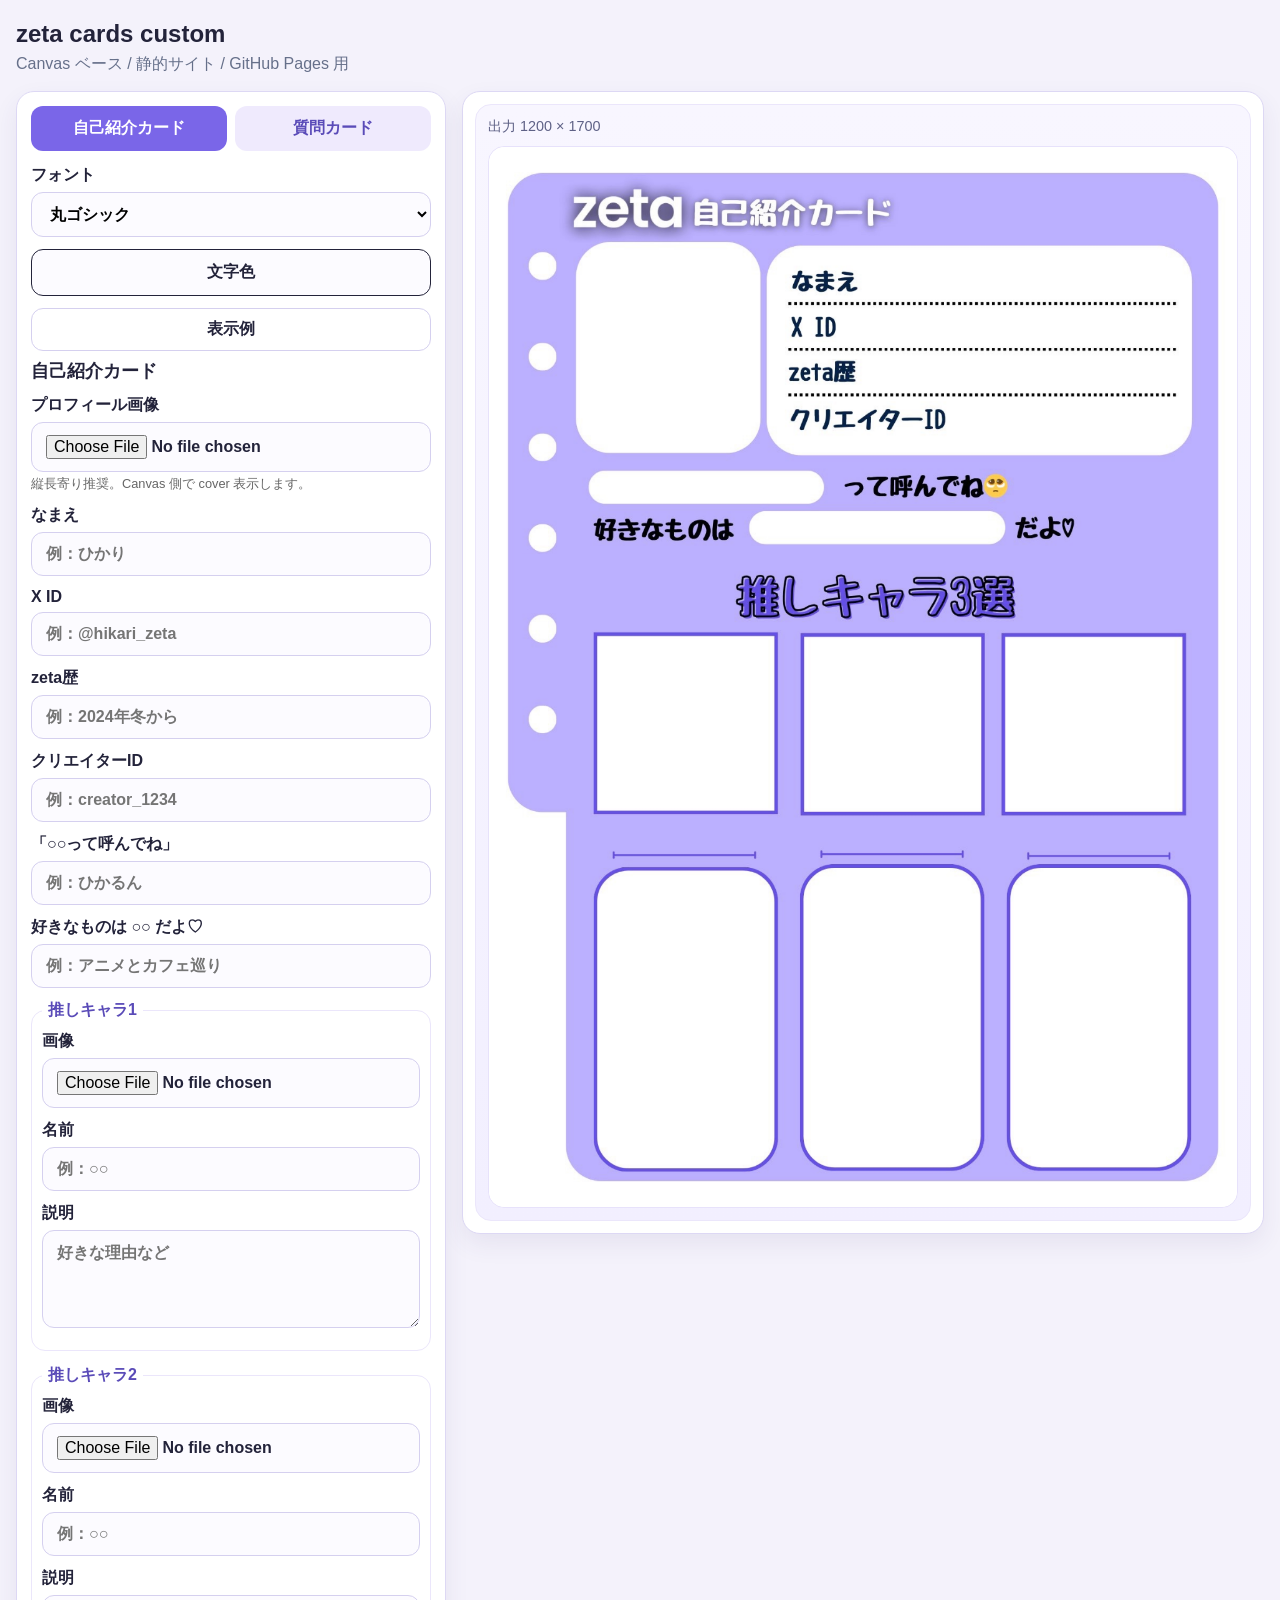
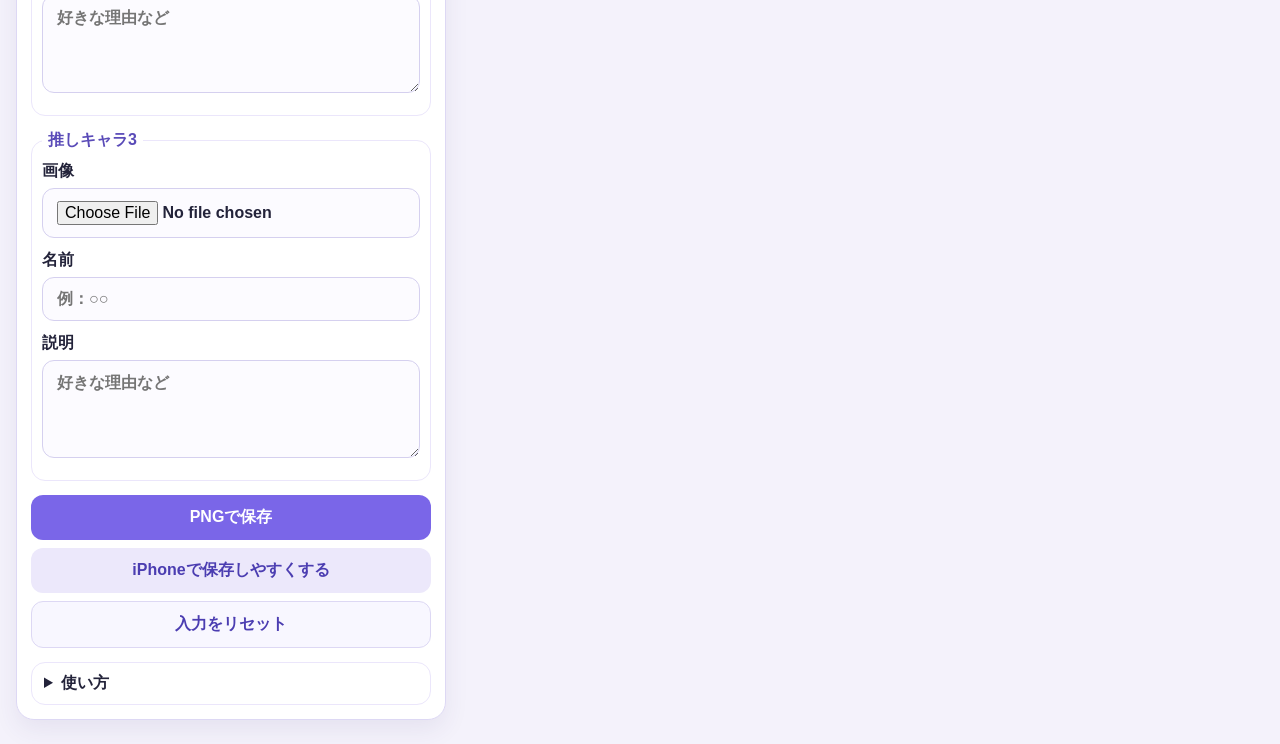
==== commit 42567b10: "Apply font family to preview and use explicit color button" ====
--- a/index.html
+++ b/index.html
@@ -25,10 +25,11 @@
           <option value="mincho">明朝</option>
         </select>
       </label>
-      <label>文字色
-        <input id="font-color-input" type="color" value="#23233a">
-        <div id="font-color-preview" class="font-color-preview">表示例</div>
-      </label>
+      <div class="color-control">
+        <button id="font-color-button" class="color-button" type="button">文字色</button>
+        <input id="font-color-input" class="hidden-color-input" type="color" value="#23233a" aria-label="文字色を選ぶ">
+      </div>
+      <div id="font-color-preview" class="font-color-preview">表示例</div>
       <form id="profile-form" class="form-section">
         <h2>自己紹介カード</h2>
         <label>プロフィール画像<input type="file" accept="image/*" name="profileImage"><small>縦長寄り推奨。Canvas 側で cover 表示します。</small></label>
--- a/styles.css
+++ b/styles.css
@@ -1 +1 @@
-:root{--bg:#f4f2fb;--panel:#fff;--line:#ddd8f4;--text:#23233a;--muted:#66708a;--accent:#7a66e8}*{box-sizing:border-box}html,body{margin:0;padding:0;background:var(--bg);color:var(--text);font-family:"Hiragino Maru Gothic ProN","Hiragino Maru Gothic Pro","Yu Gothic","Hiragino Sans",sans-serif;-webkit-text-size-adjust:100%;text-size-adjust:100%}body{min-height:100vh}.topbar{padding:20px 16px 8px}.topbar h1{margin:0;font-size:1.5rem}.topbar p{margin:6px 0 0;color:var(--muted)}.layout{display:grid;grid-template-columns:minmax(300px,430px) minmax(300px,1fr);gap:16px;padding:8px 16px 24px;align-items:start}.panel{background:var(--panel);border:1px solid var(--line);border-radius:18px;box-shadow:0 10px 25px rgba(66,57,111,.08)}.controls{padding:14px;position:sticky;top:8px}.segmented{display:grid;grid-template-columns:1fr 1fr;gap:8px;margin-bottom:14px}.tab,.actions button{border:0;border-radius:12px;padding:12px 14px;font-size:1rem;font-weight:700}.tab{background:#efeafd;color:#5a4bb8}.tab.is-active,.actions button:not(.secondary):not(.ghost){background:var(--accent);color:#fff}.form-section h2{font-size:1.1rem;margin:8px 0 12px}label,fieldset{display:block;font-weight:700}label{margin-bottom:12px}fieldset{margin:0 0 14px;border:1px solid #ebe6fb;border-radius:14px;padding:10px}legend{padding:0 6px;color:#5a4bb8}input,textarea,select{width:100%;display:block;margin-top:6px;border:1px solid #d5d0ef;border-radius:12px;padding:12px 14px;font:inherit;background:#fcfbff}.font-color-preview{margin-top:8px;border:1px solid #d5d0ef;border-radius:12px;padding:10px 12px;background:#fff;text-align:center;font-size:1rem;font-weight:700}textarea{resize:vertical}small{display:block;margin-top:4px;font-size:.8rem;color:#666;font-weight:400}.actions{display:grid;grid-template-columns:1fr;gap:8px;margin-top:6px}.actions .secondary{background:#ece8fb;color:#4b3db1}.actions .ghost{background:#f8f7ff;color:#4b3db1;border:1px solid #ddd8f4}.notes{margin-top:14px;padding:10px 12px;border:1px solid #ebe6fb;border-radius:14px}.notes summary{cursor:pointer;font-weight:700}.preview-panel{padding:12px}.preview-card-shell{padding:12px;background:linear-gradient(180deg,#f8f6ff 0%,#f2efff 100%);border:1px solid #ebe6fb;border-radius:16px}.preview-toolbar{display:flex;justify-content:space-between;align-items:center;margin-bottom:10px;color:#5e6186;font-size:.9rem}.canvas-wrap{width:100%;overflow:auto;border-radius:16px;background:#fff;border:1px solid #e7e2fb}#preview-canvas{width:100%;height:auto;display:block;background:#fff;border-radius:16px}.ios-save-area{margin-top:16px;padding:12px;border:1px solid #ebe6fb;border-radius:16px;background:#fcfbff}.ios-save-area h3{margin:0 0 8px;font-size:1rem}.ios-save-area p{margin:0 0 10px;color:#5e6186}.ios-save-area img{width:100%;display:block;border-radius:16px;border:1px solid #e7e2fb}.hidden{display:none}@media (max-width:920px){.layout{grid-template-columns:1fr}.controls{position:static}}
+:root{--bg:#f4f2fb;--panel:#fff;--line:#ddd8f4;--text:#23233a;--muted:#66708a;--accent:#7a66e8}*{box-sizing:border-box}html,body{margin:0;padding:0;background:var(--bg);color:var(--text);font-family:"Hiragino Maru Gothic ProN","Hiragino Maru Gothic Pro","Yu Gothic","Hiragino Sans",sans-serif;-webkit-text-size-adjust:100%;text-size-adjust:100%}body{min-height:100vh}.topbar{padding:20px 16px 8px}.topbar h1{margin:0;font-size:1.5rem}.topbar p{margin:6px 0 0;color:var(--muted)}.layout{display:grid;grid-template-columns:minmax(300px,430px) minmax(300px,1fr);gap:16px;padding:8px 16px 24px;align-items:start}.panel{background:var(--panel);border:1px solid var(--line);border-radius:18px;box-shadow:0 10px 25px rgba(66,57,111,.08)}.controls{padding:14px;position:sticky;top:8px}.segmented{display:grid;grid-template-columns:1fr 1fr;gap:8px;margin-bottom:14px}.tab,.actions button{border:0;border-radius:12px;padding:12px 14px;font-size:1rem;font-weight:700}.tab{background:#efeafd;color:#5a4bb8}.tab.is-active,.actions button:not(.secondary):not(.ghost){background:var(--accent);color:#fff}.form-section h2{font-size:1.1rem;margin:8px 0 12px}label,fieldset{display:block;font-weight:700}label{margin-bottom:12px}fieldset{margin:0 0 14px;border:1px solid #ebe6fb;border-radius:14px;padding:10px}legend{padding:0 6px;color:#5a4bb8}input,textarea,select{width:100%;display:block;margin-top:6px;border:1px solid #d5d0ef;border-radius:12px;padding:12px 14px;font:inherit;background:#fcfbff}.color-control{margin-bottom:12px}.color-button{width:100%;display:block;margin-top:6px;border:1px solid #d5d0ef;border-radius:12px;padding:12px 14px;font:inherit;font-weight:700;background:#fcfbff;color:#23233a;cursor:pointer}.hidden-color-input{position:absolute;opacity:0;pointer-events:none;width:0;height:0;padding:0;margin:0;border:0}.font-color-preview{margin-top:8px;border:1px solid #d5d0ef;border-radius:12px;padding:10px 12px;background:#fff;text-align:center;font-size:1rem;font-weight:700}textarea{resize:vertical}small{display:block;margin-top:4px;font-size:.8rem;color:#666;font-weight:400}.actions{display:grid;grid-template-columns:1fr;gap:8px;margin-top:6px}.actions .secondary{background:#ece8fb;color:#4b3db1}.actions .ghost{background:#f8f7ff;color:#4b3db1;border:1px solid #ddd8f4}.notes{margin-top:14px;padding:10px 12px;border:1px solid #ebe6fb;border-radius:14px}.notes summary{cursor:pointer;font-weight:700}.preview-panel{padding:12px}.preview-card-shell{padding:12px;background:linear-gradient(180deg,#f8f6ff 0%,#f2efff 100%);border:1px solid #ebe6fb;border-radius:16px}.preview-toolbar{display:flex;justify-content:space-between;align-items:center;margin-bottom:10px;color:#5e6186;font-size:.9rem}.canvas-wrap{width:100%;overflow:auto;border-radius:16px;background:#fff;border:1px solid #e7e2fb}#preview-canvas{width:100%;height:auto;display:block;background:#fff;border-radius:16px}.ios-save-area{margin-top:16px;padding:12px;border:1px solid #ebe6fb;border-radius:16px;background:#fcfbff}.ios-save-area h3{margin:0 0 8px;font-size:1rem}.ios-save-area p{margin:0 0 10px;color:#5e6186}.ios-save-area img{width:100%;display:block;border-radius:16px;border:1px solid #e7e2fb}.hidden{display:none}@media (max-width:920px){.layout{grid-template-columns:1fr}.controls{position:static}}
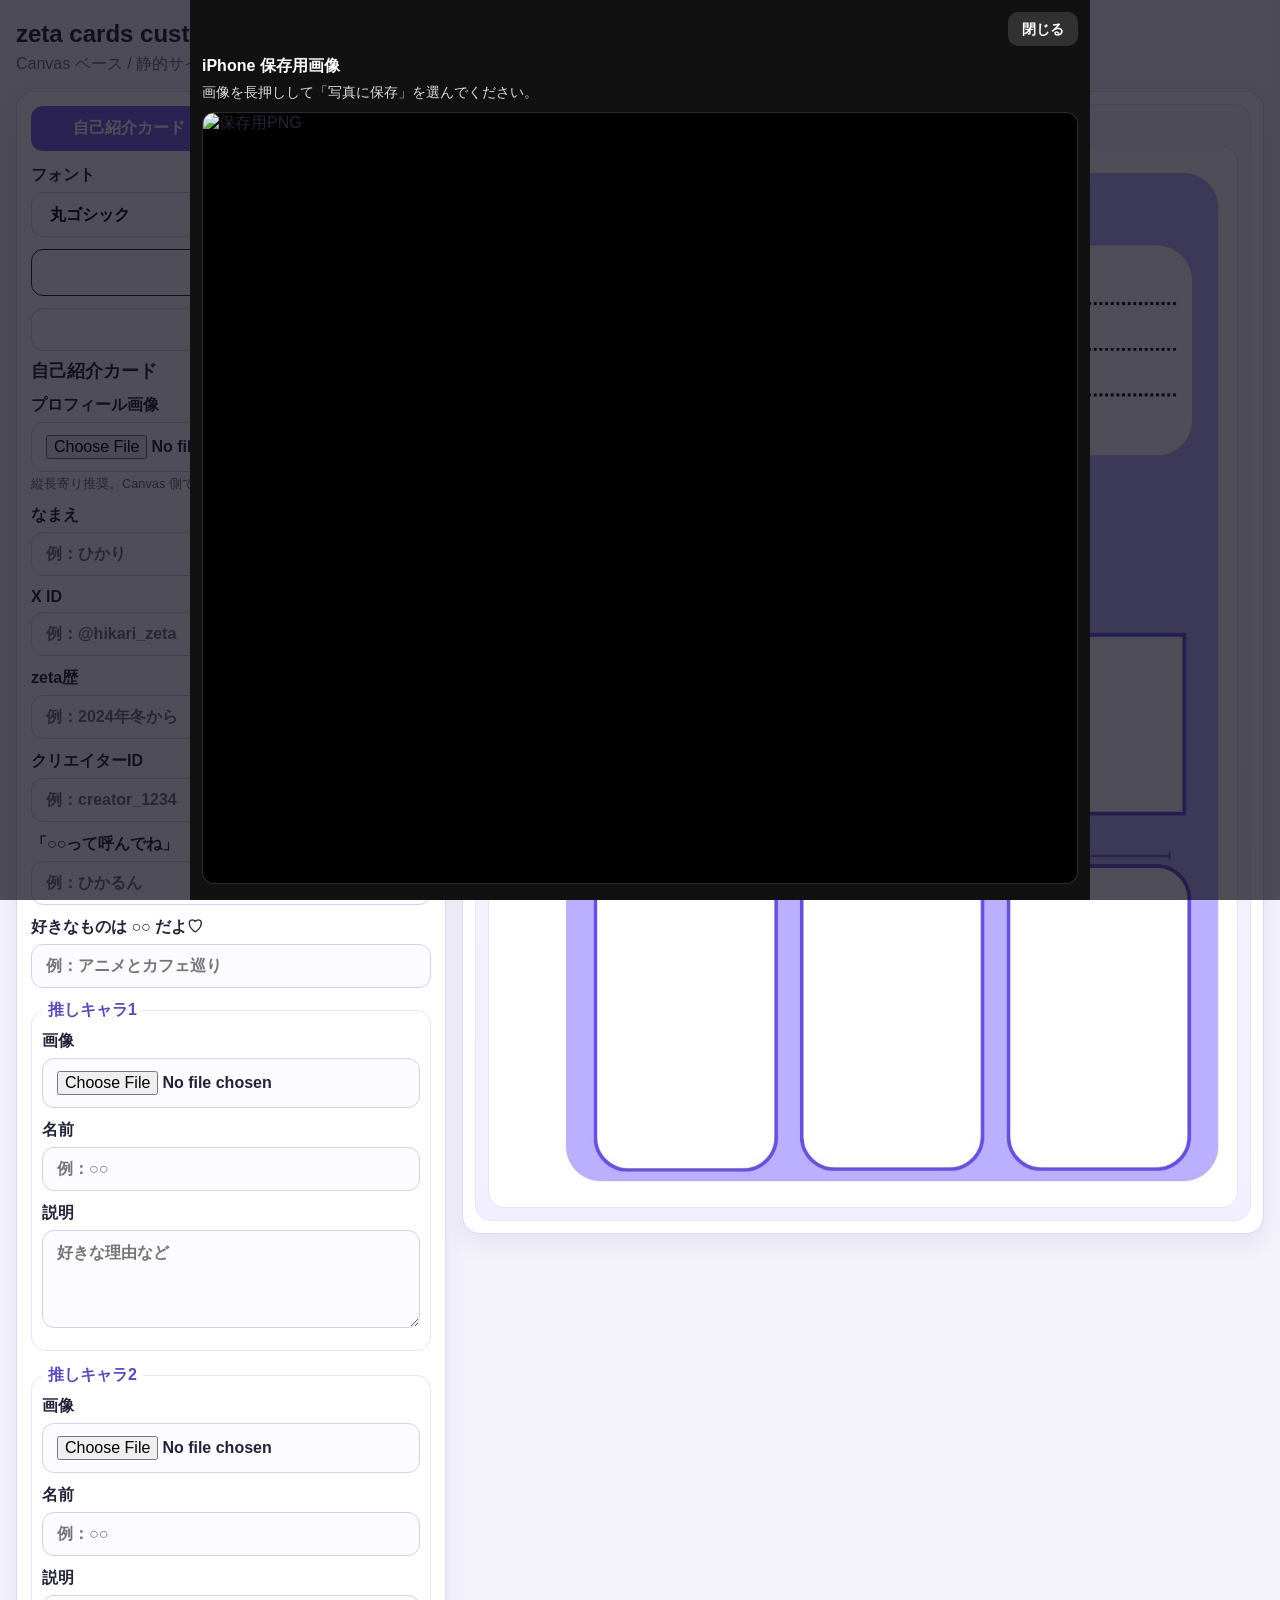
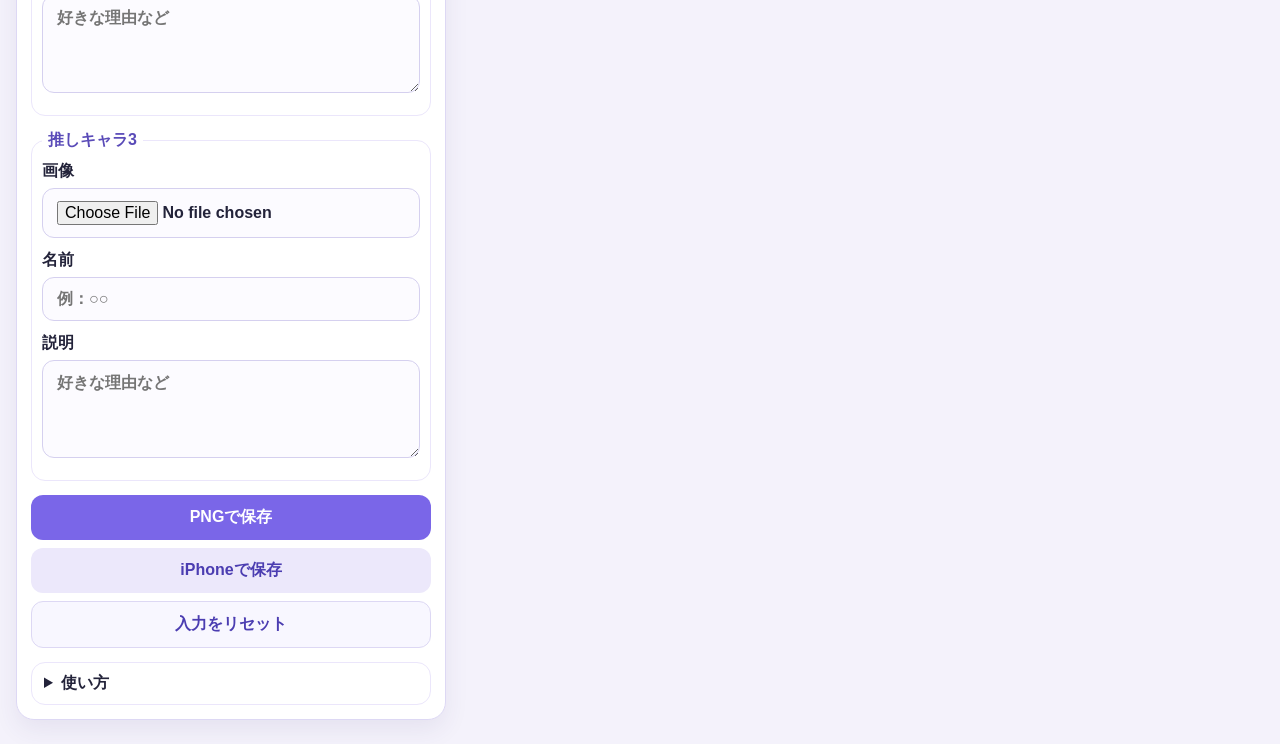
==== commit a393a383: "Fix iPhone color picker tap and add fullscreen iPhone save modal" ====
--- a/index.html
+++ b/index.html
@@ -55,17 +55,24 @@
       </form>
       <div class="actions">
         <button id="download-btn" type="button">PNGで保存</button>
-        <button id="ios-btn" type="button" class="secondary">iPhoneで保存しやすくする</button>
+        <button id="ios-btn" type="button" class="secondary">iPhoneで保存</button>
         <button id="reset-btn" type="button" class="ghost">入力をリセット</button>
       </div>
-      <details class="notes"><summary>使い方</summary><ol><li>フォームに入力すると Canvas プレビューへ即反映</li><li>PNGで保存は PC / Android 向け</li><li>iPhone は「iPhoneで保存しやすくする」で下に PNG を出し、長押し保存</li></ol></details>
+      <details class="notes"><summary>使い方</summary><ol><li>フォームに入力すると Canvas プレビューへ即反映</li><li>PNGで保存は PC / Android 向け</li><li>iPhone は「iPhoneで保存」で表示した画像を長押し保存</li></ol></details>
     </section>
     <section class="panel preview-panel">
       <div class="preview-card-shell">
         <div class="preview-toolbar"><span id="preview-size-label">出力 1200 × 1700</span></div>
         <div class="canvas-wrap"><canvas id="preview-canvas" width="1200" height="1700" aria-label="カードプレビュー"></canvas></div>
       </div>
-      <section id="ios-save-area" class="ios-save-area hidden" aria-live="polite"><h3>iPhone 保存用画像</h3><p>下の画像を長押しして「写真に保存」を選んでください。</p><img id="ios-save-image" alt="保存用PNG"></section>
+      <div id="ios-save-modal" class="ios-save-modal hidden" role="dialog" aria-modal="true" aria-labelledby="ios-save-title">
+        <div class="ios-save-modal-inner">
+          <button id="ios-save-close" type="button" class="ios-save-close">閉じる</button>
+          <h3 id="ios-save-title">iPhone 保存用画像</h3>
+          <p>画像を長押しして「写真に保存」を選んでください。</p>
+          <img id="ios-save-image" alt="保存用PNG">
+        </div>
+      </div>
     </section>
   </main>
 </body></html>
--- a/styles.css
+++ b/styles.css
@@ -1 +1,9 @@
-:root{--bg:#f4f2fb;--panel:#fff;--line:#ddd8f4;--text:#23233a;--muted:#66708a;--accent:#7a66e8}*{box-sizing:border-box}html,body{margin:0;padding:0;background:var(--bg);color:var(--text);font-family:"Hiragino Maru Gothic ProN","Hiragino Maru Gothic Pro","Yu Gothic","Hiragino Sans",sans-serif;-webkit-text-size-adjust:100%;text-size-adjust:100%}body{min-height:100vh}.topbar{padding:20px 16px 8px}.topbar h1{margin:0;font-size:1.5rem}.topbar p{margin:6px 0 0;color:var(--muted)}.layout{display:grid;grid-template-columns:minmax(300px,430px) minmax(300px,1fr);gap:16px;padding:8px 16px 24px;align-items:start}.panel{background:var(--panel);border:1px solid var(--line);border-radius:18px;box-shadow:0 10px 25px rgba(66,57,111,.08)}.controls{padding:14px;position:sticky;top:8px}.segmented{display:grid;grid-template-columns:1fr 1fr;gap:8px;margin-bottom:14px}.tab,.actions button{border:0;border-radius:12px;padding:12px 14px;font-size:1rem;font-weight:700}.tab{background:#efeafd;color:#5a4bb8}.tab.is-active,.actions button:not(.secondary):not(.ghost){background:var(--accent);color:#fff}.form-section h2{font-size:1.1rem;margin:8px 0 12px}label,fieldset{display:block;font-weight:700}label{margin-bottom:12px}fieldset{margin:0 0 14px;border:1px solid #ebe6fb;border-radius:14px;padding:10px}legend{padding:0 6px;color:#5a4bb8}input,textarea,select{width:100%;display:block;margin-top:6px;border:1px solid #d5d0ef;border-radius:12px;padding:12px 14px;font:inherit;background:#fcfbff}.color-control{margin-bottom:12px}.color-button{width:100%;display:block;margin-top:6px;border:1px solid #d5d0ef;border-radius:12px;padding:12px 14px;font:inherit;font-weight:700;background:#fcfbff;color:#23233a;cursor:pointer}.hidden-color-input{position:absolute;opacity:0;pointer-events:none;width:0;height:0;padding:0;margin:0;border:0}.font-color-preview{margin-top:8px;border:1px solid #d5d0ef;border-radius:12px;padding:10px 12px;background:#fff;text-align:center;font-size:1rem;font-weight:700}textarea{resize:vertical}small{display:block;margin-top:4px;font-size:.8rem;color:#666;font-weight:400}.actions{display:grid;grid-template-columns:1fr;gap:8px;margin-top:6px}.actions .secondary{background:#ece8fb;color:#4b3db1}.actions .ghost{background:#f8f7ff;color:#4b3db1;border:1px solid #ddd8f4}.notes{margin-top:14px;padding:10px 12px;border:1px solid #ebe6fb;border-radius:14px}.notes summary{cursor:pointer;font-weight:700}.preview-panel{padding:12px}.preview-card-shell{padding:12px;background:linear-gradient(180deg,#f8f6ff 0%,#f2efff 100%);border:1px solid #ebe6fb;border-radius:16px}.preview-toolbar{display:flex;justify-content:space-between;align-items:center;margin-bottom:10px;color:#5e6186;font-size:.9rem}.canvas-wrap{width:100%;overflow:auto;border-radius:16px;background:#fff;border:1px solid #e7e2fb}#preview-canvas{width:100%;height:auto;display:block;background:#fff;border-radius:16px}.ios-save-area{margin-top:16px;padding:12px;border:1px solid #ebe6fb;border-radius:16px;background:#fcfbff}.ios-save-area h3{margin:0 0 8px;font-size:1rem}.ios-save-area p{margin:0 0 10px;color:#5e6186}.ios-save-area img{width:100%;display:block;border-radius:16px;border:1px solid #e7e2fb}.hidden{display:none}@media (max-width:920px){.layout{grid-template-columns:1fr}.controls{position:static}}
+:root{--bg:#f4f2fb;--panel:#fff;--line:#ddd8f4;--text:#23233a;--muted:#66708a;--accent:#7a66e8}*{box-sizing:border-box}html,body{margin:0;padding:0;background:var(--bg);color:var(--text);font-family:"Hiragino Maru Gothic ProN","Hiragino Maru Gothic Pro","Yu Gothic","Hiragino Sans",sans-serif;-webkit-text-size-adjust:100%;text-size-adjust:100%}body{min-height:100vh}.topbar{padding:20px 16px 8px}.topbar h1{margin:0;font-size:1.5rem}.topbar p{margin:6px 0 0;color:var(--muted)}.layout{display:grid;grid-template-columns:minmax(300px,430px) minmax(300px,1fr);gap:16px;padding:8px 16px 24px;align-items:start}.panel{background:var(--panel);border:1px solid var(--line);border-radius:18px;box-shadow:0 10px 25px rgba(66,57,111,.08)}.controls{padding:14px;position:sticky;top:8px}.segmented{display:grid;grid-template-columns:1fr 1fr;gap:8px;margin-bottom:14px}.tab,.actions button{border:0;border-radius:12px;padding:12px 14px;font-size:1rem;font-weight:700}.tab{background:#efeafd;color:#5a4bb8}.tab.is-active,.actions button:not(.secondary):not(.ghost){background:var(--accent);color:#fff}.form-section h2{font-size:1.1rem;margin:8px 0 12px}label,fieldset{display:block;font-weight:700}label{margin-bottom:12px}fieldset{margin:0 0 14px;border:1px solid #ebe6fb;border-radius:14px;padding:10px}legend{padding:0 6px;color:#5a4bb8}input,textarea,select{width:100%;display:block;margin-top:6px;border:1px solid #d5d0ef;border-radius:12px;padding:12px 14px;font:inherit;background:#fcfbff}.color-control{position:relative;margin-bottom:12px}.color-button{width:100%;display:block;margin-top:6px;border:1px solid #d5d0ef;border-radius:12px;padding:12px 14px;font:inherit;font-weight:700;background:#fcfbff;color:#23233a;pointer-events:none}.hidden-color-input{position:absolute;inset:6px 0 0 0;opacity:0;pointer-events:auto;width:100%;height:calc(100% - 6px);padding:0;margin:0;border:0;cursor:pointer}.font-color-preview{margin-top:8px;border:1px solid #d5d0ef;border-radius:12px;padding:10px 12px;background:#fff;text-align:center;font-size:1rem;font-weight:700}textarea{resize:vertical}small{display:block;margin-top:4px;font-size:.8rem;color:#666;font-weight:400}.actions{display:grid;grid-template-columns:1fr;gap:8px;margin-top:6px}.actions .secondary{background:#ece8fb;color:#4b3db1}.actions .ghost{background:#f8f7ff;color:#4b3db1;border:1px solid #ddd8f4}.notes{margin-top:14px;padding:10px 12px;border:1px solid #ebe6fb;border-radius:14px}.notes summary{cursor:pointer;font-weight:700}.preview-panel{padding:12px}.preview-card-shell{padding:12px;background:linear-gradient(180deg,#f8f6ff 0%,#f2efff 100%);border:1px solid #ebe6fb;border-radius:16px}.preview-toolbar{display:flex;justify-content:space-between;align-items:center;margin-bottom:10px;color:#5e6186;font-size:.9rem}.canvas-wrap{width:100%;overflow:auto;border-radius:16px;background:#fff;border:1px solid #e7e2fb}#preview-canvas{width:100%;height:auto;display:block;background:#fff;border-radius:16px}.ios-save-area{margin-top:16px;padding:12px;border:1px solid #ebe6fb;border-radius:16px;background:#fcfbff}.ios-save-area h3{margin:0 0 8px;font-size:1rem}.ios-save-area p{margin:0 0 10px;color:#5e6186}.ios-save-area img{width:100%;display:block;border-radius:16px;border:1px solid #e7e2fb}.hidden{display:none}@media (max-width:920px){.layout{grid-template-columns:1fr}.controls{position:static}}
+
+body.modal-open{overflow:hidden}
+.ios-save-modal{position:fixed;inset:0;z-index:9999;background:rgba(12,10,24,.72);padding:0;display:flex;align-items:stretch;justify-content:center}
+.ios-save-modal-inner{width:min(100vw,900px);height:100vh;background:#111;display:flex;flex-direction:column;padding:12px 12px 16px}
+.ios-save-close{align-self:flex-end;border:0;border-radius:10px;padding:10px 14px;background:#ffffff22;color:#fff;font:700 14px/1 "Hiragino Sans","Yu Gothic",sans-serif}
+.ios-save-modal h3{margin:10px 0 6px;color:#fff;font-size:1rem}
+.ios-save-modal p{margin:0 0 10px;color:#ddd;font-size:.9rem}
+#ios-save-image{width:100%;height:100%;object-fit:contain;background:#000;border-radius:12px;border:1px solid #ffffff2b}
